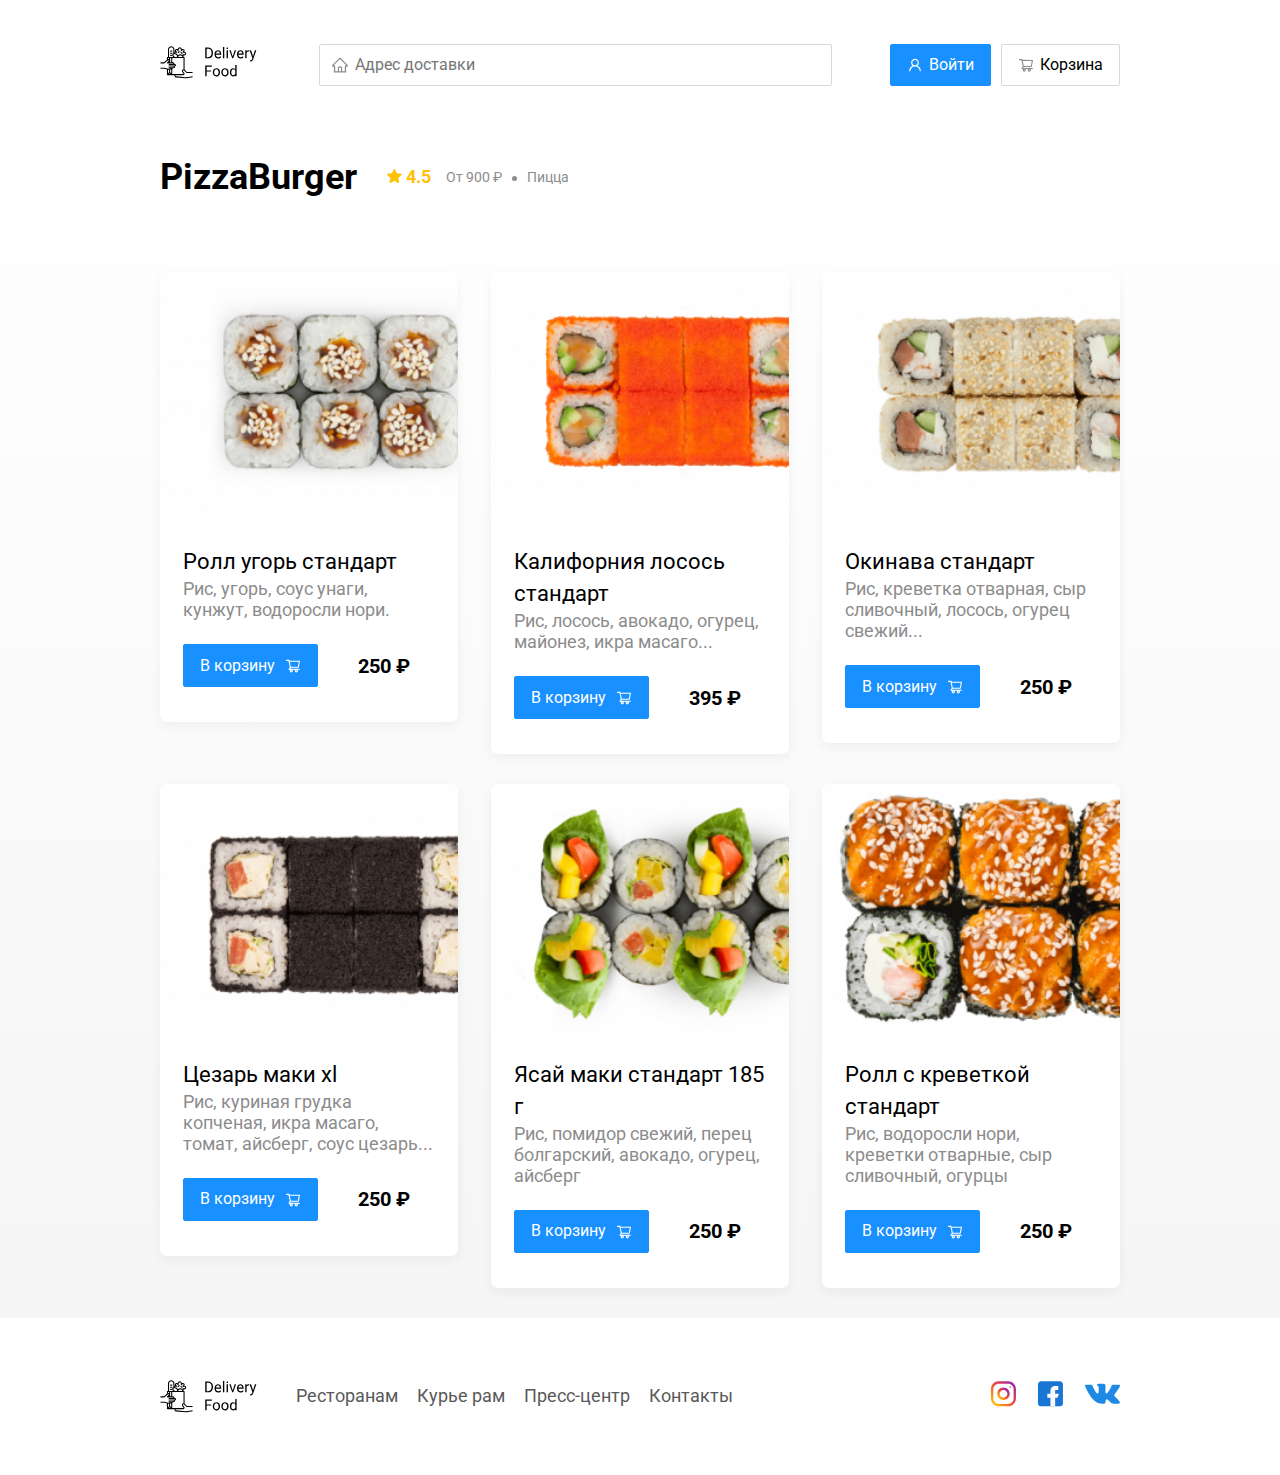
==== restaurant.html @ 9892394a "initial commit" ====
<!DOCTYPE html>
<html lang="ru">
<head>
    <meta charset="UTF-8" />
    <meta name="viewport" content="width=device-width, initial-scale=1.0" />
    <title>Delivery Food – доставка еды на дом</title>
    <link href="https://fonts.googleapis.com/css2?family=Roboto:wght@400;700&display=swap" rel="stylesheet">
    <link rel="stylesheet" href="./css/normalize.css">
    <link rel="stylesheet" href="./css/animate.css">
    <link rel="stylesheet" href="./css/style.css" />
    <script defer src="./js/wow.min.js"></script>
    <script defer src="./js/main.js"></script>
</head>
<body>
    <div class="container">
        <!-- Шапка сайта -->
        <header class="header">
            <!-- Логотип -->
            <a href="index.html" class="logo"><img src="./img/logo.svg" alt="Logo"/></a>
            <!-- Поле адреса -->
            <input type="text" class="input input-address" placeholder="Адрес доставки"/>
            <!-- Блок кнопок -->
            <div class="buttons">
                <button class="button button-primary">
                    <img src="./img/user.svg" alt="user" class="button-icon">
                    <span class="button-text">Войти</span>   
                </button>
                <button class="button" id="cart-button">
                    <img src="./img/shopping-cart.svg" alt="shopping cart" class="button-icon">
                    <span class="button-text">Корзина</span>  
                </button>
            </div>
        </header>
    </div>

    <main>
        <div class="container">

            <section class="restaurants">
                <div class="section-heading">
                    <h2 class="section-title">PizzaBurger</h2>
                    <div class="rating">
                        <img src="./img/rating.svg" alt="">
                        4.5
                    </div>
                    <div class="price">От 900 ₽</div>
                    <div class="category">Пицца</div>
                </div>
                <div class="cards">
                    <div class="card">
                        <img class="card-image" src="./img/sushi01.png" alt="">
                        <div class="card-text">
                            <div class="card-heading">
                                <h3 class="card-title card-title-reg">Ролл угорь стандарт</h3>
                            </div>
                            <!-- /.card-heading -->
                            <div class="restaurant-card-info">
                                <div class="ingredients">Рис, угорь, соус унаги, кунжут, водоросли нори.</div>
                            </div>
                            <!-- /.card-info -->
                            <div class="card-buttons">
                                <button class="button button-primary">
                                    <span class="button-card-text">В корзину</span>
                                    <img src="./img/shopping-cart2.svg" alt="shopping-cart" class="button-cart-image">
                                </button>
                                <div class="card-price-bold"><strong>250 ₽</strong></div>
                            </div>
                        </div>
                    </div>
                    <!-- /.card -->

                    <div class="card">
                        <img class="card-image" src="./img/sushi02.png" alt="">
                        <div class="card-text">
                            <div class="card-heading">
                                <h3 class="card-title card-title-reg">Калифорния лосось стандарт</h3>
                            </div>
                            <!-- /.card-heading -->
                            <div class="restaurant-card-info">
                                <div class="ingredients">Рис, лосось, авокадо, огурец, майонез, икра масаго...</div>
                            </div>
                            <!-- /.card-info -->
                            <div class="card-buttons">
                                <button class="button button-primary">
                                    <span class="button-card-text">В корзину</span>
                                    <img src="./img/shopping-cart2.svg" alt="shopping-cart" class="button-cart-image">
                                </button>
                                <div class="card-price-bold"><strong>395 ₽</strong></div>
                            </div>
                        </div>
                    </div>
                    <!-- /.card -->

                    <div class="card">
                        <img class="card-image" src="./img/sushi03.png" alt="">
                        <div class="card-text">
                            <div class="card-heading">
                                <h3 class="card-title card-title-reg">Окинава стандарт</h3>
                            </div>
                            <!-- /.card-heading -->
                            <div class="restaurant-card-info">
                                <div class="ingredients"> Рис, креветка отварная, сыр сливочный, лосось, огурец свежий...</div>
                            </div>
                            <!-- /.card-info -->
                            <div class="card-buttons">
                                <button class="button button-primary">
                                    <span class="button-card-text">В корзину</span>
                                    <img src="./img/shopping-cart2.svg" alt="shopping-cart" class="button-cart-image">
                                </button>
                                <div class="card-price-bold"><strong>250 ₽</strong></div>
                            </div>
                        </div>
                    </div>
                    <!-- /.card -->

                    <div class="card">
                        <img class="card-image" src="./img/sushi04.png" alt="">
                        <div class="card-text">
                            <div class="card-heading">
                                <h3 class="card-title card-title-reg">Цезарь маки хl</h3>
                            </div>
                            <!-- /.card-heading -->
                            <div class="restaurant-card-info">
                                <div class="ingredients">Рис, куриная грудка копченая, икра масаго, томат, айсберг, соус цезарь...</div>
                            </div>
                            <!-- /.card-info -->
                            <div class="card-buttons">
                                <button class="button button-primary">
                                    <span class="button-card-text">В корзину</span>
                                    <img src="./img/shopping-cart2.svg" alt="shopping-cart" class="button-cart-image">
                                </button>
                                <div class="card-price-bold"><strong>250 ₽</strong></div>
                            </div>
                        </div>
                    </div>
                    <!-- /.card -->

                    <div class="card">
                        <img class="card-image" src="./img/sushi05.png" alt="">
                        <div class="card-text">
                            <div class="card-heading">
                                <h3 class="card-title card-title-reg">Ясай маки стандарт 185 г</h3>
                            </div>
                            <!-- /.card-heading -->
                            <div class="restaurant-card-info">
                                <div class="ingredients">Рис, помидор свежий, перец болгарский, авокадо, огурец, айсберг</div>
                            </div>
                            <!-- /.card-info -->
                            <div class="card-buttons">
                                <button class="button button-primary">
                                    <span class="button-card-text">В корзину</span>
                                    <img src="./img/shopping-cart2.svg" alt="shopping-cart" class="button-cart-image">
                                </button>
                                <div class="card-price-bold"><strong>250 ₽</strong></div>
                            </div>
                        </div>
                    </div>
                    <!-- /.card -->

                    <div class="card">
                        <img class="card-image" src="./img/sushi06.png" alt="">
                        <div class="card-text">
                            <div class="card-heading">
                                <h3 class="card-title card-title-reg">Ролл с креветкой стандарт</h3>
                            </div>
                            <!-- /.card-heading -->
                            <div class="restaurant-card-info">
                                <div class="ingredients">Рис, водоросли нори, креветки отварные, сыр сливочный, огурцы</div>
                            </div>
                            <!-- /.card-info -->
                            <div class="card-buttons">
                                <button class="button button-primary">
                                    <span class="button-card-text">В корзину</span>
                                    <img src="./img/shopping-cart2.svg" alt="shopping-cart" class="button-cart-image">
                                </button>
                                <div class="card-price-bold"><strong>250 ₽</strong></div>
                            </div>
                        </div>
                    </div>
                    <!-- /.card -->
                    
                </div>
            </section>
        </div>
    </main>
    <footer class="footer">
        <div class="container">
            <div class="footer-block">
                <img src="img/logo.svg" alt="" class="logo footer-logo">
                <nav class="footer-nav">
                    <a href="#" class="footer-link">Ресторанам</a>
                    <a href="#" class="footer-link">Курье рам</a>
                    <a href="#" class="footer-link">Пресс-центр</a>
                    <a href="#" class="footer-link">Контакты</a>
                </nav>
                <div class="social-links">
                    <a href="#" class="social-link"><img src="./img/instagram.svg" alt=""></a>
                    <a href="#" class="social-link"><img src="./img/facebook.svg" alt=""></a>
                    <a href="#" class="social-link"><img src="./img/vk.svg" alt=""></a>
                </div>
            </div>
        </div>
    </footer>

    <div class="modal">
        <div class="modal-dialog">
            <div class="modal-header">
                <h3 class="modal-title">Корзина</h3>
                <button class="close">&times;</button>
            </div>
            <!-- /.modal-header -->
            <div class="modal-body">
                <div class="food-row">
                    <span class="food-name">Ролл угорь стандарт</span>
                    <strong class="food-price">250₽</strong>
                    <div class="food-counter">
                        <button class="counter-button">-</button>
                        <span class="counter">1</span>
                        <button class="counter-button">+</button>
                    </div>
                </div>
                <div class="food-row">
                    <span class="food-name">Ролл угорь стандарт</span>
                    <strong class="food-price">250₽</strong>
                    <div class="food-counter">
                        <button class="counter-button">-</button>
                        <span class="counter">1</span>
                        <button class="counter-button">+</button>
                    </div>
                </div>
                <div class="food-row">
                    <span class="food-name">Ролл угорь стандарт</span>
                    <strong class="food-price">250₽</strong>
                    <div class="food-counter">
                        <button class="counter-button">-</button>
                        <span class="counter">1</span>
                        <button class="counter-button">+</button>
                    </div>
                </div>
                <div class="food-row">
                    <span class="food-name">Ролл угорь стандарт</span>
                    <strong class="food-price">250₽</strong>
                    <div class="food-counter">
                        <button class="counter-button">-</button>
                        <span class="counter">1</span>
                        <button class="counter-button">+</button>
                    </div>
                </div>
                <div class="food-row">
                    <span class="food-name">Ролл угорь стандарт</span>
                    <strong class="food-price">250₽</strong>
                    <div class="food-counter">
                        <button class="counter-button">-</button>
                        <span class="counter">1</span>
                        <button class="counter-button">+</button>
                    </div>
                </div>
            </div>
            <!-- /.modal-body -->
            <div class="modal-footer">
                <span class="modal-price-tag">1250 ₽</span>
                <div class="footer-buttons">
                    <div class="button button-primary">Оформить заказ</div>
                    <div class="button" id="btn-close">Отмена</div>
                </div>
            </div>
            <!-- /.modal-footer -->
        </div>
    </div>

</body>
</html>
---- css/style.css ----
* {
    box-sizing: border-box;
}

body {
    font-family: 'Roboto', sans-serif;
    font-weight: 400;
    padding-top: 44px;
}

/* Header */

.container {
    max-width: 1200px;
    margin: auto;
}

.header {
    display: flex;
    align-items: center;
    justify-content: space-between;
    margin-bottom: 40px;
}

.input {
    background: #FFFFFF;
    border: 1px solid #D9D9D9;
    border-radius: 2px;
    font-size: 16px;
    line-height: 24px;
    padding: 8px;
    padding-left: 35px;
    background-repeat: no-repeat;
    background-position: left 11px center;
}

.input-address {
    flex: 0.8;
    background-image: url(../img/home.svg);
}

.buttons {
    display: flex;
    align-items: center;
}

.button {
    display: flex;
    align-items: center;
    padding: 8px 16px;
    background: #FFFFFF;
    border: 1px solid #D9D9D9;
    box-sizing: border-box;
    box-shadow: 0px 0px 2px rgba(0, 0, 0, 0.0015);
    border-radius: 2px;
    font-size: 16px;
    line-height: 24px;
    vertical-align: middle;
}

.button-primary {
    background: #1890FF;
    border: 1px solid #1890FF;
    color: #fff;
    margin-right: 10px;
}

.button-icon {
    margin-right: 6px;
}

.button-card-text {
    margin-right: 10px;
}



/* Section Promo */
.promo {
    filter: drop-shadow(0px 7px 12px rgba(158, 158, 163, 0.1));
    background: #FFF1B8 url(../img/promo-image.png) no-repeat top -150px right -200px / 800px;  /* / ширина */
    border-radius: 10px;
    padding: 68px 590px 69px 70px;
    margin-bottom: 56px;
}

.promo-text {
    max-width: 538px;
    font-style: normal;
    font-weight: normal;
    font-size: 24px;
    line-height: 28px;
}

.promo-title {
    font-style: normal;
    font-weight: bold;
    font-size: 39px;
    line-height: 46px;
}

.section-heading {
    display: flex;
    align-items: center;
    margin-bottom: 44px;
}

.section-title {
    font-style: normal;
    font-weight: bold;
    font-size: 36px;
    line-height: 42px;
    margin-right: 30px;
}

.input-search {
    width: 300px;
    background-image: url(../img/search.svg);
    margin-left: auto;
}

.cards {
    display: flex;
    justify-content: space-between;
    flex-wrap: wrap;
    align-items: flex-start;
}

.card {
    background: #FFFFFF;
    box-shadow: 0px 4px 12px rgba(0, 0, 0, 0.05);
    border-radius: 7px;
    overflow: hidden; /* скругляет все, что за карточкой*/
    margin-bottom: 30px;
    flex-basis: 31%;
    text-decoration: none;
}

.card-image {
    width: 384px;
    height: 250px;
    object-fit: cover;
}

.card-text {
    padding: 20px 23px 35px 23px;
}

.card-heading {
    display: flex;
    align-items: center;
    justify-content: space-between;
}

.card-title {
    margin: 0;
    font-style: normal;
    font-weight: bold;
    font-size: 24px;
    line-height: 32px;
}

.card-title-reg {
    font-weight: 400;
    font-style: normal;
    font-size: 22px;
    line-height: 32px;
}

.card-tag {
    font-style: normal;
    font-weight: normal;
    font-size: 12px;
    line-height: 20px;
    color: #fff;
    border-radius: 2px;
    background-color: #000;
    padding: 1px 8px;
}

.card-info {
    display: flex;
    align-items: center;
    flex-wrap: wrap; 
}

.restaurant-card-info {
    display: flex;
    align-items: center;
    flex-wrap: wrap; 
    margin-bottom: 24px;  
}

.card-buttons {
    display: flex;
    align-items: center
}

.card-price-bold {
    font-size: 20px;
    line-height: 32px;
    color: #000;
    margin-left: 30px;
}

.rating {
    margin-right: 26px;
    color: rgba(255, 193, 7, 1);
    font-style: normal;
    font-weight: bold;
    font-size: 18px;
    line-height: 32px;
}

.price, .category {
    font-style: normal;
    font-weight: normal;
    font-size: 18px;
    line-height: 32px;
    color: #8C8C8C;
}

.price {
    margin-right: 10px;
}

.category {
    text-overflow: ellipsis;
    overflow: hidden;
    white-space: nowrap;
    max-width: 150px;
}

.ingredients {
    color: #8C8C8C;
    font-size: 18px;
    line-height: 21px;
}

.price:after {
    content: "";
    width: 5px;
    height: 5px;
    background-color: #8C8C8C;
    display: inline-block;
    vertical-align: middle;
    border-radius: 50%;
    margin-left: 10px;
}

main {
    background: linear-gradient(180deg, rgba(245, 245, 245, 0) 1.04%, #F5F5F5 100%);
}

footer {
    padding: 60px 0;
}

.footer-block {
    display: flex;
    align-items: center;
    justify-content: space-between;
}

.footer-link {
    display: inline-block;
    color: #595959;
    text-decoration: none;
    font-style: normal;
    font-weight: normal;
    font-size: 18px;
    line-height: 21px;
}

.footer-link:not(:last-child) {
    margin-right: 15px;
}

.footer-nav {
    margin-right: auto;
    margin-left: 35px;
}

.social-links {
    display: flex;
    align-items: center;
}

.social-link:not(:last-child) {
    margin-right: 21px;
}

.modal {
    position: fixed; 
    left: 0;
    top: 0;
    width: 100%;
    height: 100%;
    background: rgba(0, 0, 0, 0.4);
    display: none;
}

.is-open {
    display: flex;
}

.modal-dialog {
    max-width: 780px;
    width: 95%;
    background: #FFFFFF;
    border-radius: 5px;
    margin: auto;
    padding: 40px 45px;
}

.modal-header {
    display: flex;
    align-items: center;
    justify-content: space-between;
    margin-bottom: 45px;
}

.modal-title {  
    margin: 0;
    font-family: Roboto;
    font-style: normal;
    font-weight: bold;
    font-size: 36px;
    line-height: 42px;
}

.modal-body {
    margin-bottom: 52px;
}

.close {
    font-size: 36px;
    border: none;
    background-color: transparent;
}

.food-row {
    display: flex;
    align-items: flex-start;
    justify-content: space-between;
    padding-bottom: 8px;
    border-bottom: 1px solid #D9D9D9;
    margin-bottom: 15px;
}

.food-name {
    font-weight: normal;
    font-size: 18px;
    line-height: 32px; 
}

.food-price {
    margin-left: auto;
    margin-right: 47px;
    font-weight: bold;
    font-size: 20px;
    line-height: 32px;
}

.food-counter {
    display: flex;
    justify-content: space-between;
    align-items: center;
}

.counter-button {
    background: #FFFFFF;
    border: 1px solid #40A9FF;
    box-sizing: border-box;
    border-radius: 2px;
    width: 49px;
    height: 32px;
    display: flex;
    align-items: center;
    justify-content: center;
    font-weight: normal;
    font-size: 14px;
    line-height: 22px;
    color: #40A9FF;

}

.counter {
    font-style: normal;
    font-weight: normal;
    font-size: 16px;
    line-height: 24px;
    margin: 0px 10px;
}

.modal-footer {
    display: flex;
    align-items: center;
    justify-content: space-between;
}

.footer-buttons {
    display: flex;
    justify-content: space-between;
}

.modal-price-tag {
    background: #262626;
    border-radius: 5px;
    color: #FFF;
    padding: 15px 20px;
    font-size: 20px;
    line-height: 23px;
}

/* media */

@media (max-width: 1366px) {
    .container {
        max-width: 960px;
    }
    .promo {
        background-size: 750px;
        background-position: center right -300px;
    }
    .rating {
        margin-right: 15px;
    }
    .category, .price {
        font-size: 14px;
    }
}

@media (max-width: 992px) {
    .container {
        max-width: 750px;
    }
    .promo {
        padding: 50px;
        background-size: 500px;
        background-position: center right -200px;
    }
    .promo-text {
        font-size: 18px;
        max-width: 400px;
    }
    .card {
        flex-basis: 49%;
    }
    .footer-link {
        font-size: 16px;
    }
}

@media (max-width: 768px) {
    .container {
        max-width: 560px;
    }
    .card-info {
        flex-wrap: wrap;
    }
    .card .rating {
        flex-basis: 100%;
    }
    .card-title {
        font-size: 18px;
    }
    .promo {
        background-size: 400px;
        background-position: bottom 50px right -200px;
    }
    .promo-title {
        font-size: 24px;
        line-height: 1.4;
    }
    .promo-text {
        margin-top: 0;
    }
}

@media (max-width: 578px) {
    .container {
        width: 90%;
    }
    .header {
        flex-wrap: wrap;
    }
    .input-address {
        order: 5; /* по счету 5*/
        margin-top: 15px;
        flex: 1px; /* растянуть ан всю ширину*/
    }
    .promo {
        background-image: none;
    }
    .promo-title {
        margin-bottom: 10px;
    }
    .section-title {
        font-size: 20px;
    }
    .card {
        flex-basis: 100%;
    }
    .card-image {
        width: 100%;
    }
    .footer-nav {
        margin-left: 0;
        margin-right: 0;
        order: 0;
        flex-direction: column;
    }
    .footer-logo {
        margin-right: 15px;
        order: 1;
    }
    .social-links {
        order: 2;
    }
    .footer-block {
        align-items: flex-start;
        justify-content: space-between;
    }
    .footer {
        padding: 30px 0;
    }
}

@media (max-width: 480px) {
    .footer-block {
        flex-wrap: wrap;
        flex-direction: column;
        align-items: center;
    }
    .footer-logo {
        order: 0;
        margin-bottom: 20px;
    }
    .footer-nav {
        margin-bottom: 20px;
        text-align: center;
    }
    .footer-link:not(:last-child) {
        margin-right: 0;
    }
    .section-heading {
        flex-wrap: wrap;
    }
    .promo {
        padding: 20px;
    }
    .button-text {
        display: none;
    }
    .button {
        min-height: 40px;
    }
    .button-icon {
        margin: 0;
    }
}
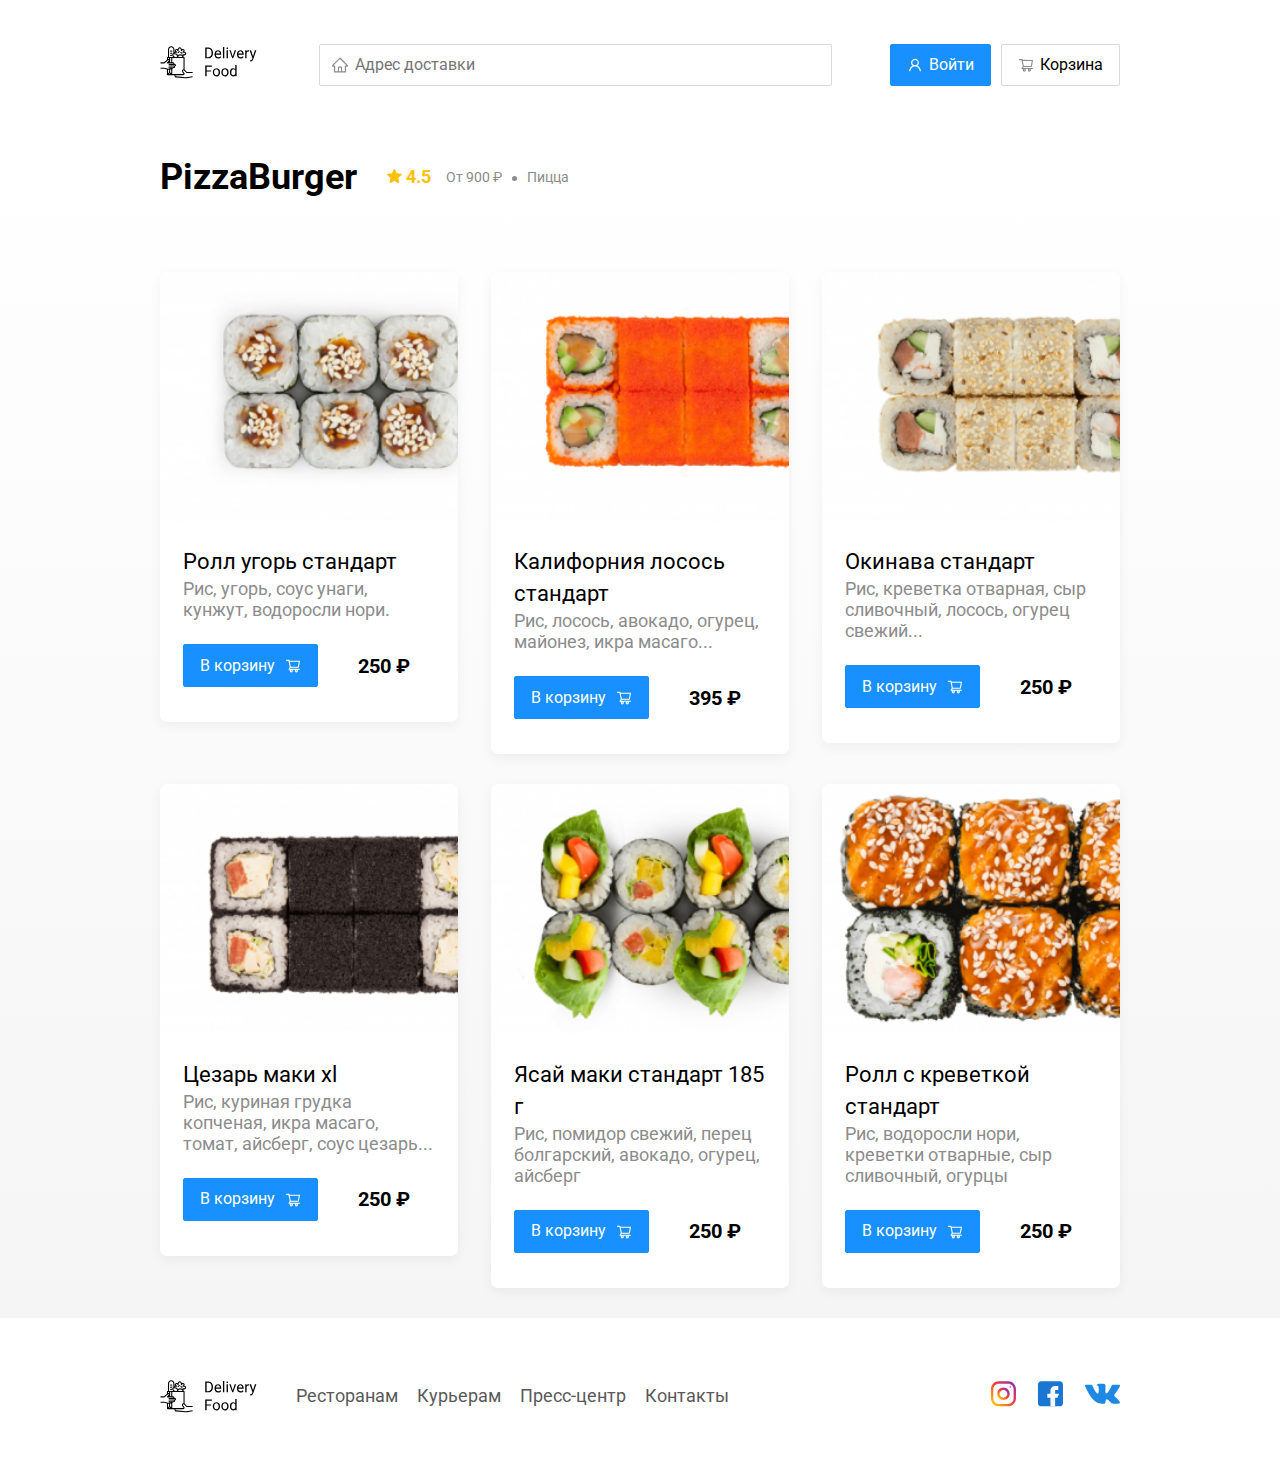
==== commit 6f35eb2a: "fixed footer links" ====
--- a/restaurant.html
+++ b/restaurant.html
@@ -189,7 +189,7 @@
                 <img src="img/logo.svg" alt="" class="logo footer-logo">
                 <nav class="footer-nav">
                     <a href="#" class="footer-link">Ресторанам</a>
-                    <a href="#" class="footer-link">Курье рам</a>
+                    <a href="#" class="footer-link">Курьерам</a>
                     <a href="#" class="footer-link">Пресс-центр</a>
                     <a href="#" class="footer-link">Контакты</a>
                 </nav>
